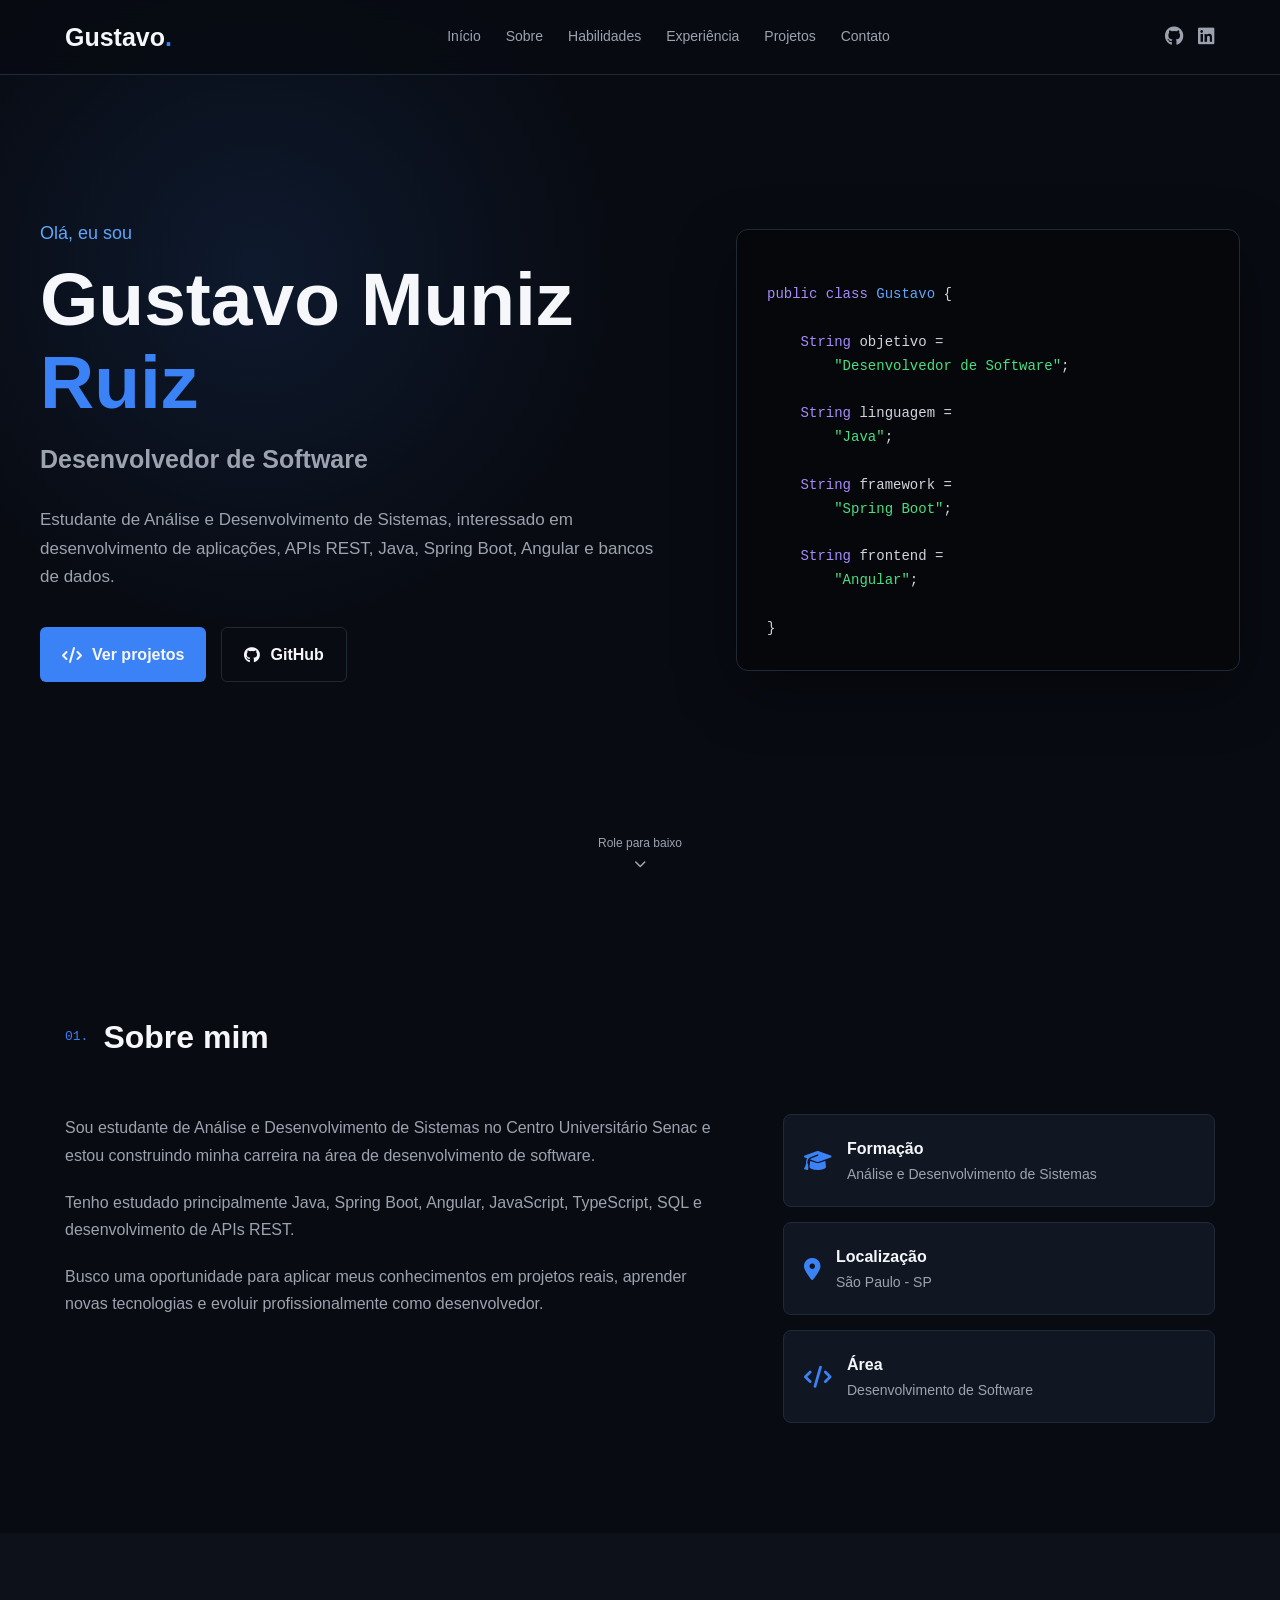
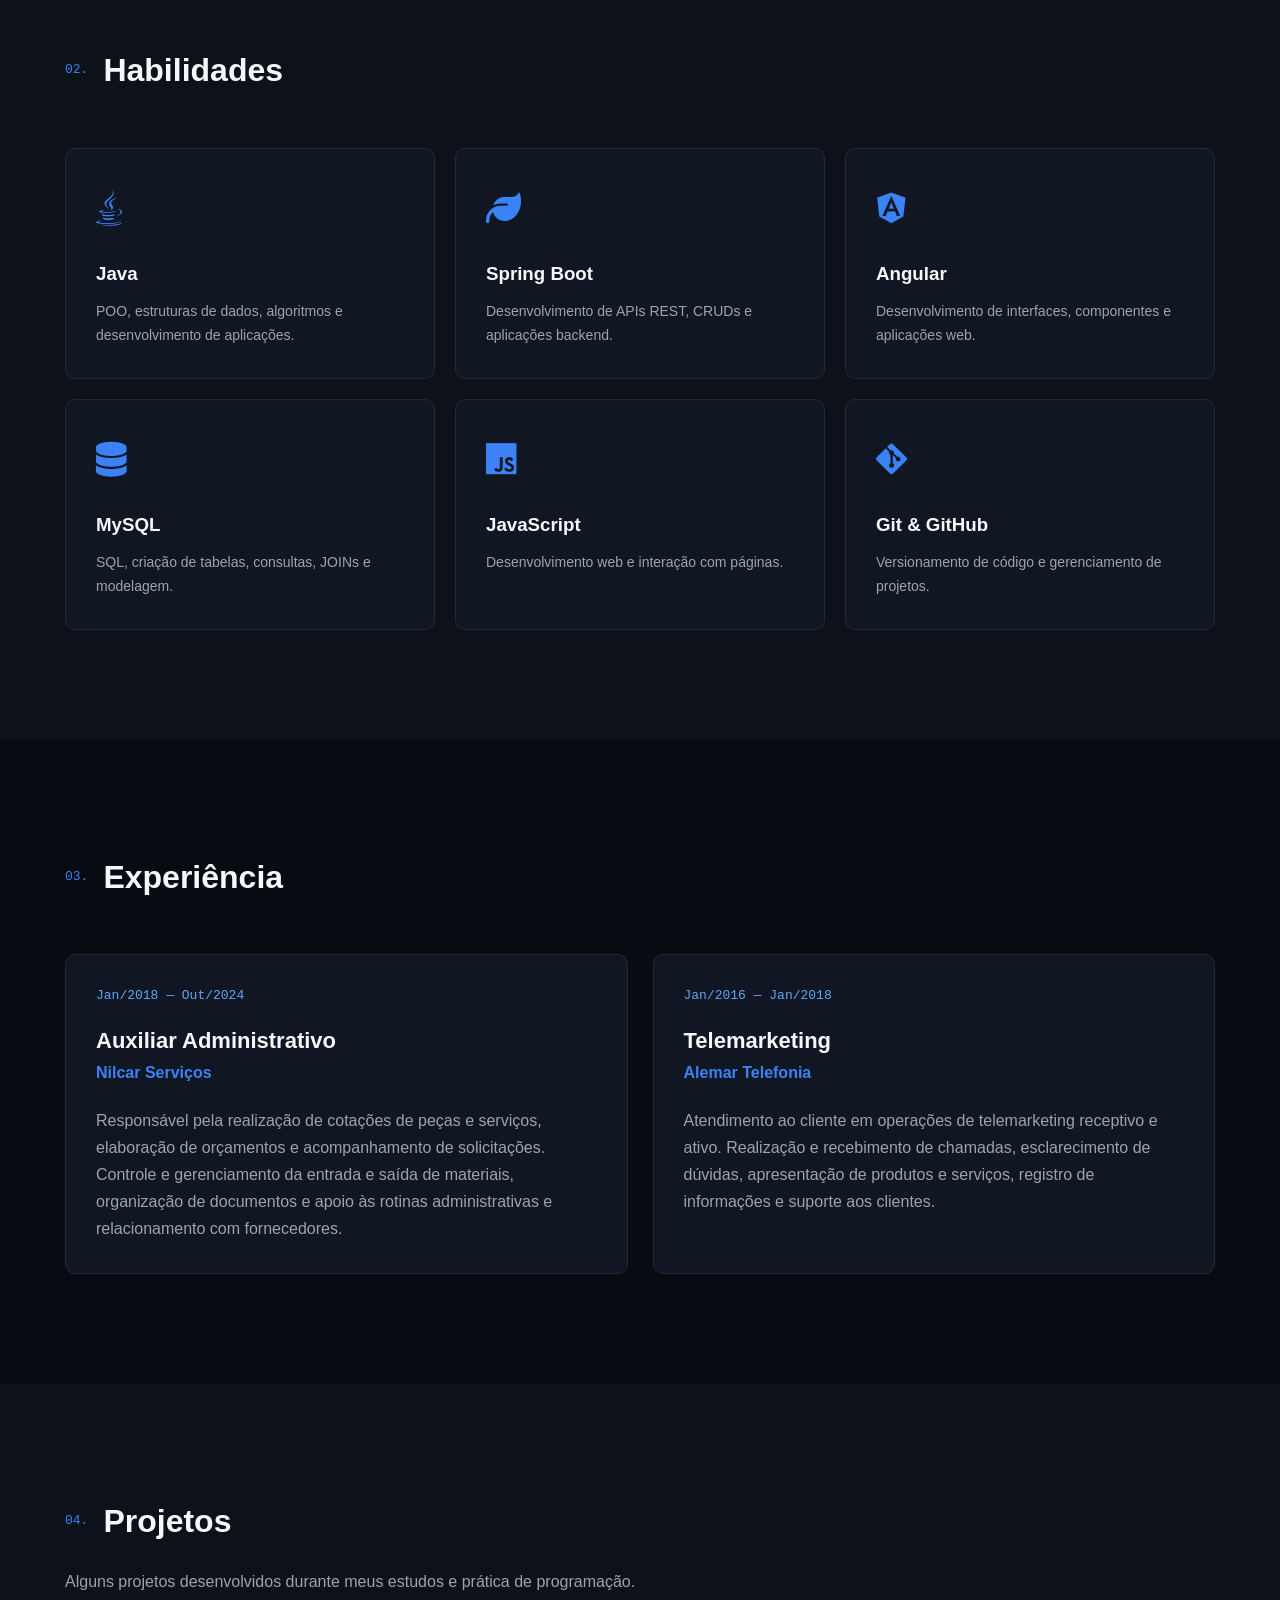
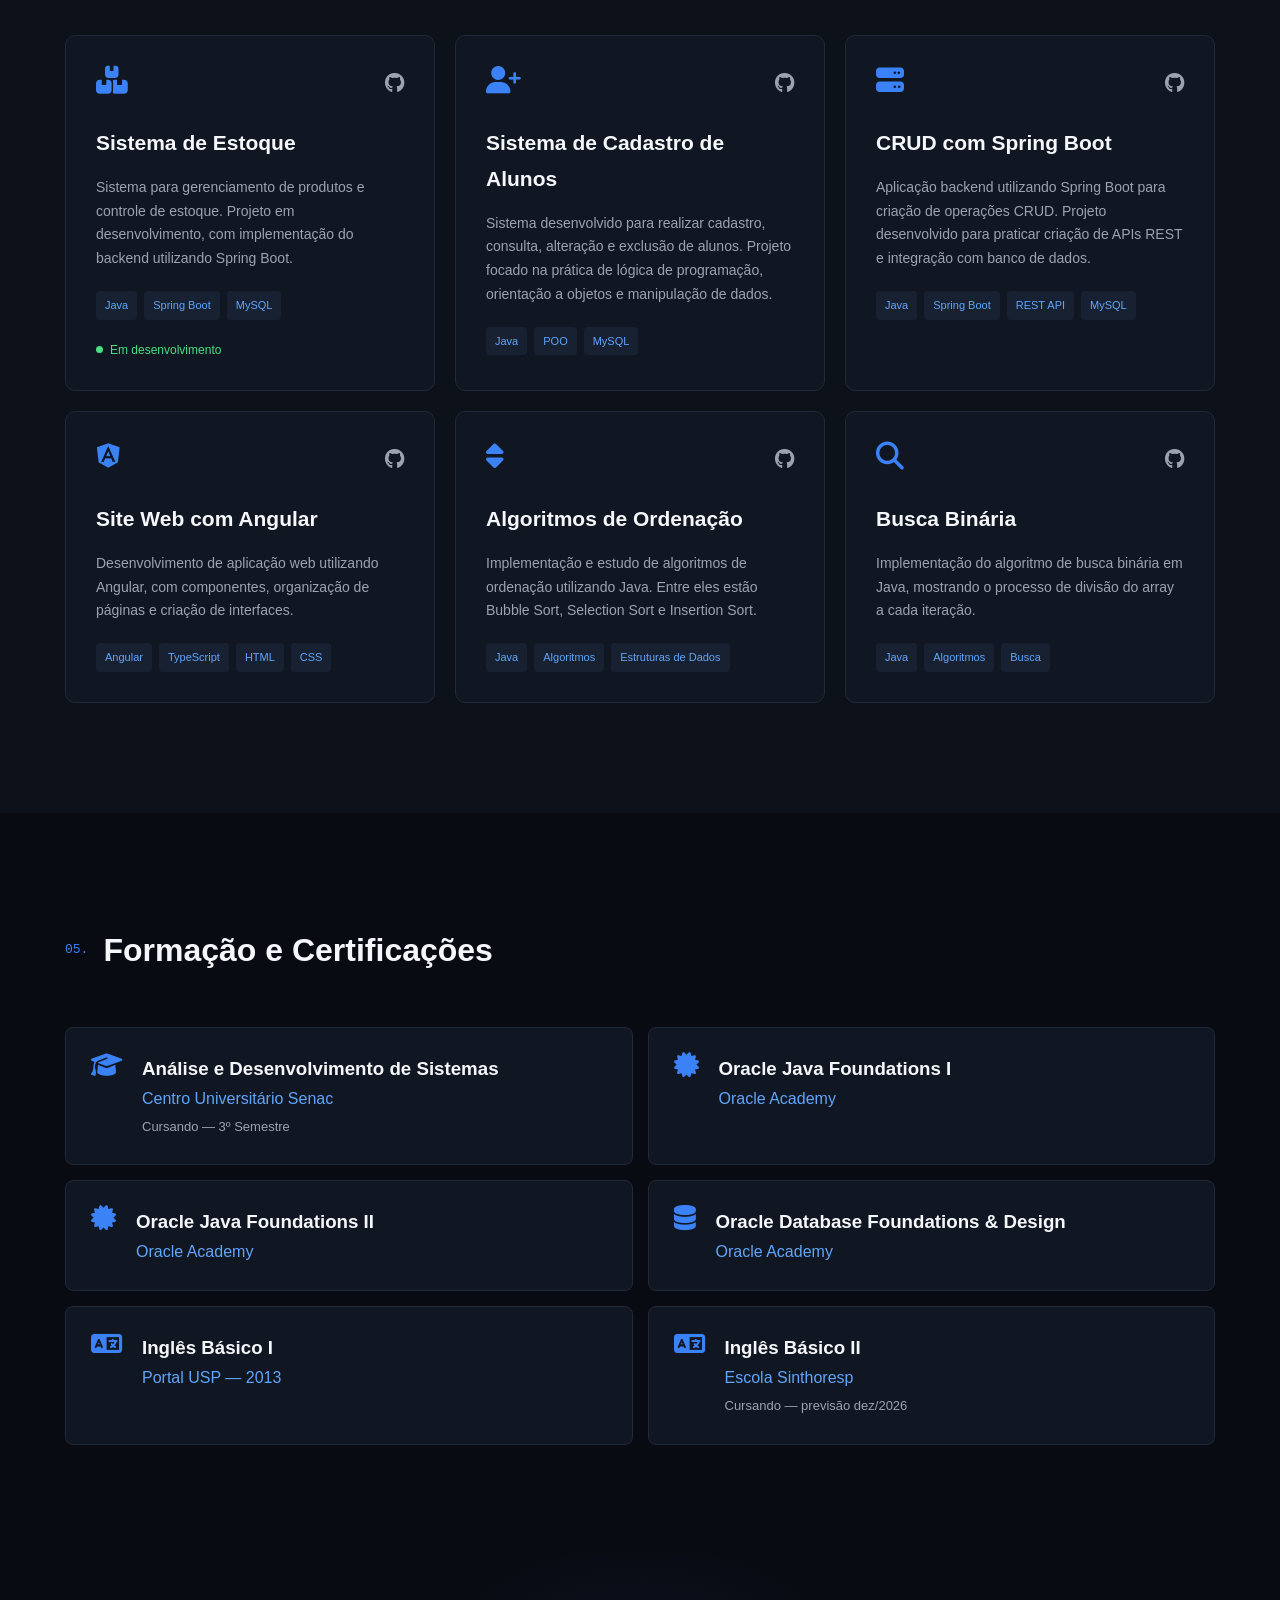
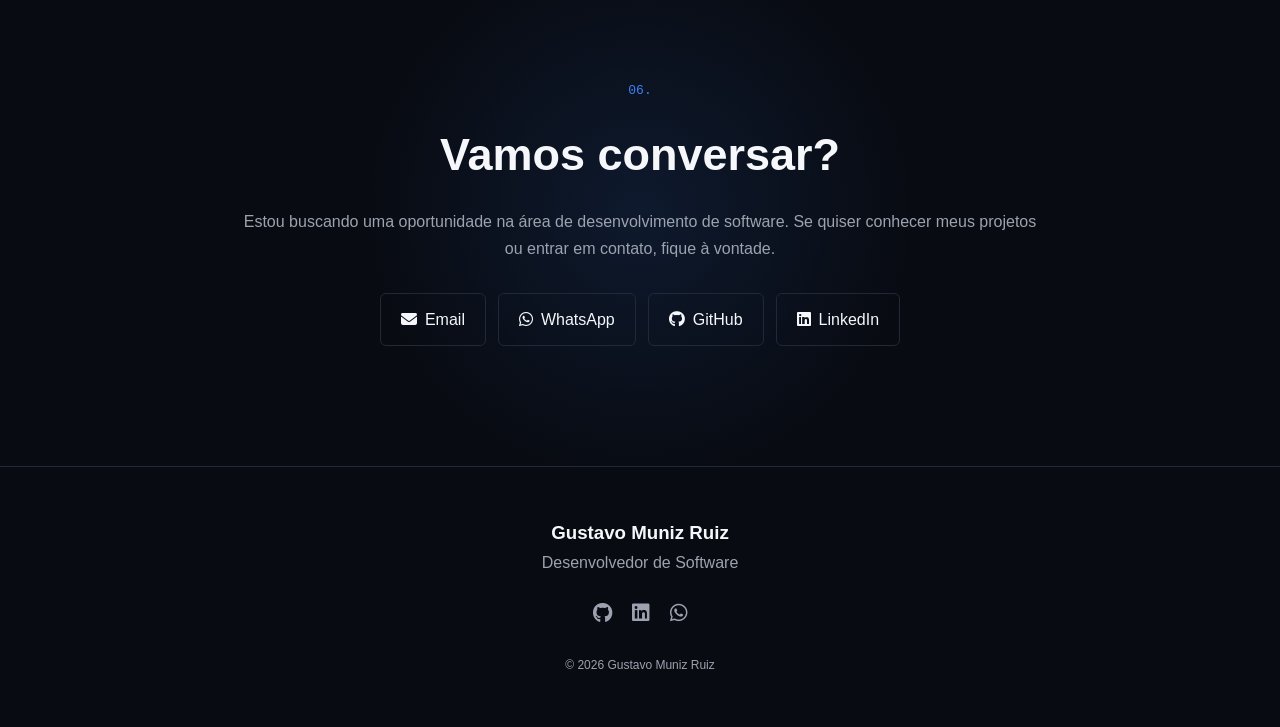
==== curriculo/index.html @ fe033d40 "Rename index.html.html to index.html" ====
<!DOCTYPE html>
<html lang="pt-BR">

<head>

    <meta charset="UTF-8">

    <meta name="viewport"
          content="width=device-width, initial-scale=1.0">

    <title>Gustavo Muniz Ruiz | Desenvolvedor</title>

    <link rel="stylesheet"
          href="style.css">

    <!-- Font Awesome -->
    <link rel="stylesheet"
          href="https://cdnjs.cloudflare.com/ajax/libs/font-awesome/6.5.2/css/all.min.css">

</head>


<body>


<!-- =========================
     NAVEGAÇÃO
========================= -->

<nav class="navbar">

    <div class="nav-container">

        <a href="#inicio" class="logo">
            Gustavo<span>.</span>
        </a>


        <div class="nav-links">

            <a href="#inicio">Início</a>

            <a href="#sobre">Sobre</a>

            <a href="#habilidades">Habilidades</a>

            <a href="#experiencia">Experiência</a>

            <a href="#projetos">Projetos</a>

            <a href="#contato">Contato</a>

        </div>


        <div class="nav-social">

            <a href="https://github.com/gustavomr31"
               target="_blank">

                <i class="fa-brands fa-github"></i>

            </a>


            <a href="https://www.linkedin.com/"
               target="_blank">

                <i class="fa-brands fa-linkedin"></i>

            </a>

        </div>

    </div>

</nav>



<!-- =========================
     INÍCIO
========================= -->

<section id="inicio" class="hero">

    <div class="hero-container">


        <div class="hero-text reveal-left">

            <p class="hello">
                Olá, eu sou
            </p>


            <h1>
                Gustavo Muniz
                <span>Ruiz</span>
            </h1>


            <h2>
                Desenvolvedor de Software
            </h2>


            <p class="hero-description">

                Estudante de Análise e Desenvolvimento de Sistemas,
                interessado em desenvolvimento de aplicações,
                APIs REST, Java, Spring Boot, Angular e bancos
                de dados.

            </p>


            <div class="hero-buttons">

                <a href="#projetos"
                   class="btn primary">

                    <i class="fa-solid fa-code"></i>

                    Ver projetos

                </a>


                <a href="https://github.com/gustavomr31"
                   target="_blank"
                   class="btn secondary">

                    <i class="fa-brands fa-github"></i>

                    GitHub

                </a>

            </div>

        </div>



        <div class="hero-code reveal-right">

<pre><code>
<span class="purple">public class</span> <span class="blue">Gustavo</span> {

    <span class="purple">String</span> objetivo =
        <span class="green">"Desenvolvedor de Software"</span>;

    <span class="purple">String</span> linguagem =
        <span class="green">"Java"</span>;

    <span class="purple">String</span> framework =
        <span class="green">"Spring Boot"</span>;

    <span class="purple">String</span> frontend =
        <span class="green">"Angular"</span>;

}
</code></pre>

        </div>

    </div>


    <div class="scroll-indicator">

        <span>Role para baixo</span>

        <i class="fa-solid fa-chevron-down"></i>

    </div>

</section>



<!-- =========================
     SOBRE
========================= -->

<section id="sobre" class="section">


    <div class="section-header reveal">

        <span>01.</span>

        <h2>Sobre mim</h2>

    </div>


    <div class="about-grid">


        <div class="about-text reveal-left">

            <p>

                Sou estudante de Análise e Desenvolvimento de
                Sistemas no Centro Universitário Senac e estou
                construindo minha carreira na área de desenvolvimento
                de software.

            </p>


            <p>

                Tenho estudado principalmente Java, Spring Boot,
                Angular, JavaScript, TypeScript, SQL e desenvolvimento
                de APIs REST.

            </p>


            <p>

                Busco uma oportunidade para aplicar meus conhecimentos
                em projetos reais, aprender novas tecnologias e evoluir
                profissionalmente como desenvolvedor.

            </p>

        </div>



        <div class="about-info reveal-right">

            <div class="info-card">

                <i class="fa-solid fa-graduation-cap"></i>

                <div>

                    <strong>Formação</strong>

                    <span>
                        Análise e Desenvolvimento de Sistemas
                    </span>

                </div>

            </div>


            <div class="info-card">

                <i class="fa-solid fa-location-dot"></i>

                <div>

                    <strong>Localização</strong>

                    <span>
                        São Paulo - SP
                    </span>

                </div>

            </div>


            <div class="info-card">

                <i class="fa-solid fa-code"></i>

                <div>

                    <strong>Área</strong>

                    <span>
                        Desenvolvimento de Software
                    </span>

                </div>

            </div>


        </div>

    </div>

</section>



<!-- =========================
     HABILIDADES
========================= -->

<section id="habilidades" class="section dark-section">


    <div class="section-header reveal">

        <span>02.</span>

        <h2>Habilidades</h2>

    </div>


    <div class="skills-container">


        <div class="skill-card reveal">

            <div class="skill-icon">

                <i class="fa-brands fa-java"></i>

            </div>

            <h3>Java</h3>

            <p>
                POO, estruturas de dados,
                algoritmos e desenvolvimento
                de aplicações.
            </p>

        </div>



        <div class="skill-card reveal">

            <div class="skill-icon">

                <i class="fa-solid fa-leaf"></i>

            </div>

            <h3>Spring Boot</h3>

            <p>
                Desenvolvimento de APIs REST,
                CRUDs e aplicações backend.
            </p>

        </div>



        <div class="skill-card reveal">

            <div class="skill-icon">

                <i class="fa-brands fa-angular"></i>

            </div>

            <h3>Angular</h3>

            <p>
                Desenvolvimento de interfaces,
                componentes e aplicações web.
            </p>

        </div>



        <div class="skill-card reveal">

            <div class="skill-icon">

                <i class="fa-solid fa-database"></i>

            </div>

            <h3>MySQL</h3>

            <p>
                SQL, criação de tabelas,
                consultas, JOINs e modelagem.
            </p>

        </div>



        <div class="skill-card reveal">

            <div class="skill-icon">

                <i class="fa-brands fa-js"></i>

            </div>

            <h3>JavaScript</h3>

            <p>
                Desenvolvimento web e
                interação com páginas.
            </p>

        </div>



        <div class="skill-card reveal">

            <div class="skill-icon">

                <i class="fa-brands fa-git-alt"></i>

            </div>

            <h3>Git & GitHub</h3>

            <p>
                Versionamento de código e
                gerenciamento de projetos.
            </p>

        </div>

    </div>

</section>



<!-- =========================
     EXPERIÊNCIA
========================= -->

<section id="experiencia" class="section">


    <div class="section-header reveal">

        <span>03.</span>

        <h2>Experiência</h2>

    </div>


    <div class="experience-container">


        <div class="experience-card reveal-left">

            <div class="experience-date">

                Jan/2018 — Out/2024

            </div>


            <h3>
                Auxiliar Administrativo
            </h3>


            <h4>
                Nilcar Serviços
            </h4>


            <p>

                Responsável pela realização de cotações de peças
                e serviços, elaboração de orçamentos e acompanhamento
                de solicitações.

                Controle e gerenciamento da entrada e saída de
                materiais, organização de documentos e apoio às
                rotinas administrativas e relacionamento com
                fornecedores.

            </p>

        </div>



        <div class="experience-card reveal-right">

            <div class="experience-date">

                Jan/2016 — Jan/2018

            </div>


            <h3>
                Telemarketing
            </h3>


            <h4>
                Alemar Telefonia
            </h4>


            <p>

                Atendimento ao cliente em operações de telemarketing
                receptivo e ativo.

                Realização e recebimento de chamadas, esclarecimento
                de dúvidas, apresentação de produtos e serviços,
                registro de informações e suporte aos clientes.

            </p>

        </div>

    </div>

</section>



<!-- =========================
     PROJETOS
========================= -->

<section id="projetos" class="section dark-section">


    <div class="section-header reveal">

        <span>04.</span>

        <h2>Projetos</h2>

    </div>


    <p class="section-description reveal">

        Alguns projetos desenvolvidos durante meus estudos e
        prática de programação.

    </p>


    <div class="projects-grid">


        <!-- PROJETO 1 -->

        <article class="project-card reveal">

            <div class="project-top">

                <i class="fa-solid fa-boxes-stacked"></i>


                <a href="https://github.com/gustavomr31"
                   target="_blank">

                    <i class="fa-brands fa-github"></i>

                </a>

            </div>


            <h3>
                Sistema de Estoque
            </h3>


            <p>

                Sistema para gerenciamento de produtos e controle
                de estoque.

                Projeto em desenvolvimento, com implementação
                do backend utilizando Spring Boot.

            </p>


            <div class="project-tech">

                <span>Java</span>

                <span>Spring Boot</span>

                <span>MySQL</span>

            </div>


            <div class="project-status">

                <span></span>

                Em desenvolvimento

            </div>

        </article>



        <!-- PROJETO 2 -->

        <article class="project-card reveal">

            <div class="project-top">

                <i class="fa-solid fa-user-plus"></i>


                <a href="https://github.com/gustavomr31"
                   target="_blank">

                    <i class="fa-brands fa-github"></i>

                </a>

            </div>


            <h3>
                Sistema de Cadastro de Alunos
            </h3>


            <p>

                Sistema desenvolvido para realizar cadastro,
                consulta, alteração e exclusão de alunos.

                Projeto focado na prática de lógica de programação,
                orientação a objetos e manipulação de dados.

            </p>


            <div class="project-tech">

                <span>Java</span>

                <span>POO</span>

                <span>MySQL</span>

            </div>

        </article>



        <!-- PROJETO 3 -->

        <article class="project-card reveal">

            <div class="project-top">

                <i class="fa-solid fa-server"></i>


                <a href="https://github.com/gustavomr31"
                   target="_blank">

                    <i class="fa-brands fa-github"></i>

                </a>

            </div>


            <h3>
                CRUD com Spring Boot
            </h3>


            <p>

                Aplicação backend utilizando Spring Boot para
                criação de operações CRUD.

                Projeto desenvolvido para praticar criação de
                APIs REST e integração com banco de dados.

            </p>


            <div class="project-tech">

                <span>Java</span>

                <span>Spring Boot</span>

                <span>REST API</span>

                <span>MySQL</span>

            </div>

        </article>



        <!-- PROJETO 4 -->

        <article class="project-card reveal">

            <div class="project-top">

                <i class="fa-brands fa-angular"></i>


                <a href="https://github.com/gustavomr31"
                   target="_blank">

                    <i class="fa-brands fa-github"></i>

                </a>

            </div>


            <h3>
                Site Web com Angular
            </h3>


            <p>

                Desenvolvimento de aplicação web utilizando Angular,
                com componentes, organização de páginas e criação
                de interfaces.

            </p>


            <div class="project-tech">

                <span>Angular</span>

                <span>TypeScript</span>

                <span>HTML</span>

                <span>CSS</span>

            </div>

        </article>



        <!-- PROJETO 5 -->

        <article class="project-card reveal">

            <div class="project-top">

                <i class="fa-solid fa-sort"></i>


                <a href="https://github.com/gustavomr31"
                   target="_blank">

                    <i class="fa-brands fa-github"></i>

                </a>

            </div>


            <h3>
                Algoritmos de Ordenação
            </h3>


            <p>

                Implementação e estudo de algoritmos de ordenação
                utilizando Java.

                Entre eles estão Bubble Sort, Selection Sort
                e Insertion Sort.

            </p>


            <div class="project-tech">

                <span>Java</span>

                <span>Algoritmos</span>

                <span>Estruturas de Dados</span>

            </div>

        </article>



        <!-- PROJETO 6 -->

        <article class="project-card reveal">

            <div class="project-top">

                <i class="fa-solid fa-magnifying-glass"></i>


                <a href="https://github.com/gustavomr31"
                   target="_blank">

                    <i class="fa-brands fa-github"></i>

                </a>

            </div>


            <h3>
                Busca Binária
            </h3>


            <p>

                Implementação do algoritmo de busca binária em Java,
                mostrando o processo de divisão do array a cada
                iteração.

            </p>


            <div class="project-tech">

                <span>Java</span>

                <span>Algoritmos</span>

                <span>Busca</span>

            </div>

        </article>

    </div>

</section>



<!-- =========================
     FORMAÇÃO
========================= -->

<section class="section">


    <div class="section-header reveal">

        <span>05.</span>

        <h2>Formação e Certificações</h2>

    </div>


    <div class="education">


        <div class="education-card reveal">

            <i class="fa-solid fa-graduation-cap"></i>

            <div>

                <h3>
                    Análise e Desenvolvimento de Sistemas
                </h3>

                <p>
                    Centro Universitário Senac
                </p>

                <span>
                    Cursando — 3º Semestre
                </span>

            </div>

        </div>


        <div class="education-card reveal">

            <i class="fa-solid fa-certificate"></i>

            <div>

                <h3>
                    Oracle Java Foundations I
                </h3>

                <p>
                    Oracle Academy
                </p>

            </div>

        </div>


        <div class="education-card reveal">

            <i class="fa-solid fa-certificate"></i>

            <div>

                <h3>
                    Oracle Java Foundations II
                </h3>

                <p>
                    Oracle Academy
                </p>

            </div>

        </div>


        <div class="education-card reveal">

            <i class="fa-solid fa-database"></i>

            <div>

                <h3>
                    Oracle Database Foundations & Design
                </h3>

                <p>
                    Oracle Academy
                </p>

            </div>

        </div>


        <div class="education-card reveal">

            <i class="fa-solid fa-language"></i>

            <div>

                <h3>
                    Inglês Básico I
                </h3>

                <p>
                    Portal USP — 2013
                </p>

            </div>

        </div>


        <div class="education-card reveal">

            <i class="fa-solid fa-language"></i>

            <div>

                <h3>
                    Inglês Básico II
                </h3>

                <p>
                    Escola Sinthoresp
                </p>

                <span>
                    Cursando — previsão dez/2026
                </span>

            </div>

        </div>

    </div>

</section>



<!-- =========================
     CONTATO
========================= -->

<section id="contato" class="contact-section">


    <div class="contact-content reveal">

        <span class="contact-number">
            06.
        </span>


        <h2>
            Vamos conversar?
        </h2>


        <p>

            Estou buscando uma oportunidade na área de
            desenvolvimento de software.

            Se quiser conhecer meus projetos ou entrar em contato,
            fique à vontade.

        </p>


        <div class="contact-buttons">


            <a href="mailto:gustavomunizruiz@hotmail.com"
               class="contact-button">

                <i class="fa-solid fa-envelope"></i>

                Email

            </a>


            <a href="https://wa.me/5511947838716"
               target="_blank"
               class="contact-button">

                <i class="fa-brands fa-whatsapp"></i>

                WhatsApp

            </a>


            <a href="https://github.com/gustavomr31"
               target="_blank"
               class="contact-button">

                <i class="fa-brands fa-github"></i>

                GitHub

            </a>


            <a href="https://www.linkedin.com/"
               target="_blank"
               class="contact-button">

                <i class="fa-brands fa-linkedin"></i>

                LinkedIn

            </a>

        </div>

    </div>

</section>



<!-- =========================
     FOOTER
========================= -->

<footer>

    <h3>
        Gustavo Muniz Ruiz
    </h3>

    <p>
        Desenvolvedor de Software
    </p>


    <div class="footer-social">

        <a href="https://github.com/gustavomr31"
           target="_blank">

            <i class="fa-brands fa-github"></i>

        </a>


        <a href="https://www.linkedin.com/"
           target="_blank">

            <i class="fa-brands fa-linkedin"></i>

        </a>


        <a href="https://wa.me/5511947838716"
           target="_blank">

            <i class="fa-brands fa-whatsapp"></i>

        </a>

    </div>


    <span>
        © 2026 Gustavo Muniz Ruiz
    </span>

</footer>



<!-- BOTÃO VOLTAR AO TOPO -->

<button id="topButton">

    <i class="fa-solid fa-arrow-up"></i>

</button>


<script src="script.js"></script>
</body>

</html>
---- curriculo/style.css ----
* {
    margin: 0;
    padding: 0;
    box-sizing: border-box;
}


html {
    scroll-behavior: smooth;
}


:root {

    --background: #080b12;

    --background-2: #0d111a;

    --card: #111722;

    --card-hover: #151d2a;

    --text: #f5f7fa;

    --text-secondary: #9ca3af;

    --primary: #3b82f6;

    --primary-light: #60a5fa;

    --border: #202938;

    --purple: #a78bfa;

}


body {

    font-family:
        Arial,
        Helvetica,
        sans-serif;

    background: var(--background);

    color: var(--text);

    line-height: 1.7;

    overflow-x: hidden;

}


a {
    color: inherit;
    text-decoration: none;
}


/* =========================
   NAVBAR
========================= */

.navbar {

    position: fixed;

    top: 0;

    width: 100%;

    height: 75px;

    background: rgba(8, 11, 18, 0.85);

    backdrop-filter: blur(12px);

    border-bottom: 1px solid var(--border);

    z-index: 1000;

}


.nav-container {

    max-width: 1200px;

    height: 100%;

    margin: auto;

    padding: 0 25px;

    display: flex;

    align-items: center;

    justify-content: space-between;

}


.logo {

    font-size: 25px;

    font-weight: bold;

}


.logo span {

    color: var(--primary);

}


.nav-links {

    display: flex;

    gap: 25px;

}


.nav-links a {

    color: var(--text-secondary);

    font-size: 14px;

    transition: .3s;

}


.nav-links a:hover {

    color: var(--primary-light);

}


.nav-social {

    display: flex;

    gap: 15px;

}


.nav-social a {

    color: var(--text-secondary);

    font-size: 19px;

    transition: .3s;

}


.nav-social a:hover {

    color: var(--primary-light);

    transform: translateY(-3px);

}


/* =========================
   HERO
========================= */

.hero {

    min-height: 100vh;

    display: flex;

    align-items: center;

    position: relative;

    padding: 100px 20px;

    background:

        radial-gradient(
            circle at 20% 30%,
            rgba(59, 130, 246, .12),
            transparent 30%
        );

}


.hero-container {

    width: 100%;

    max-width: 1200px;

    margin: auto;

    display: grid;

    grid-template-columns: 1.1fr .9fr;

    gap: 80px;

    align-items: center;

}


.hello {

    color: var(--primary-light);

    font-size: 18px;

    margin-bottom: 10px;

}


.hero h1 {

    font-size: clamp(45px, 7vw, 75px);

    line-height: 1.1;

}


.hero h1 span {

    color: var(--primary);

}


.hero h2 {

    margin-top: 15px;

    font-size: 25px;

    color: var(--text-secondary);

}


.hero-description {

    margin-top: 25px;

    max-width: 650px;

    color: var(--text-secondary);

    font-size: 17px;

}


.hero-buttons {

    margin-top: 35px;

    display: flex;

    gap: 15px;

}


.btn {

    padding: 13px 22px;

    border-radius: 6px;

    display: flex;

    align-items: center;

    gap: 10px;

    font-weight: bold;

    transition: .3s;

}


.btn.primary {

    background: var(--primary);

}


.btn.primary:hover {

    background: var(--primary-light);

    transform: translateY(-4px);

}


.btn.secondary {

    border: 1px solid var(--border);

}


.btn.secondary:hover {

    border-color: var(--primary);

    color: var(--primary-light);

    transform: translateY(-4px);

}


/* =========================
   CÓDIGO
========================= */

.hero-code {

    background: #05070b;

    border: 1px solid var(--border);

    border-radius: 12px;

    padding: 30px;

    box-shadow:
        0 20px 60px rgba(0,0,0,.4);

    transform:
        perspective(1000px)
        rotateY(-5deg);

    transition: .5s;

}


.hero-code:hover {

    transform:
        perspective(1000px)
        rotateY(0deg)
        translateY(-8px);

}


.hero-code pre {

    overflow-x: auto;

}


.hero-code code {

    color: #d1d5db;

    font-family: Consolas, monospace;

    font-size: 14px;

}


.purple {
    color: var(--purple);
}


.blue {
    color: #60a5fa;
}


.green {
    color: #4ade80;
}


/* =========================
   SCROLL
========================= */

.scroll-indicator {

    position: absolute;

    bottom: 30px;

    left: 50%;

    transform: translateX(-50%);

    display: flex;

    flex-direction: column;

    align-items: center;

    gap: 5px;

    color: var(--text-secondary);

    font-size: 12px;

}


.scroll-indicator i {

    animation: bounce 1.5s infinite;

}


@keyframes bounce {

    0%,100% {
        transform: translateY(0);
    }

    50% {
        transform: translateY(7px);
    }

}


/* =========================
   SEÇÕES
========================= */

.section {

    max-width: 1200px;

    margin: auto;

    padding: 110px 25px;

}


.dark-section {

    max-width: none;

    padding-left: max(25px, calc((100% - 1150px) / 2));

    padding-right: max(25px, calc((100% - 1150px) / 2));

    background: var(--background-2);

}


.section-header {

    display: flex;

    align-items: center;

    gap: 15px;

    margin-bottom: 50px;

}


.section-header span {

    color: var(--primary);

    font-family: monospace;

}


.section-header h2 {

    font-size: 32px;

}


.section-description {

    color: var(--text-secondary);

    margin-top: -30px;

    margin-bottom: 40px;

}


/* =========================
   ANIMAÇÕES DE SCROLL
========================= */

.reveal {

    opacity: 0;

    transform: translateY(50px);

    transition:
        opacity .8s ease,
        transform .8s ease;

}


.reveal-left {

    opacity: 0;

    transform: translateX(-60px);

    transition:
        opacity .8s ease,
        transform .8s ease;

}


.reveal-right {

    opacity: 0;

    transform: translateX(60px);

    transition:
        opacity .8s ease,
        transform .8s ease;

}


.reveal.active,
.reveal-left.active,
.reveal-right.active {

    opacity: 1;

    transform: translate(0);

}


/* =========================
   SOBRE
========================= */

.about-grid {

    display: grid;

    grid-template-columns: 1.2fr .8fr;

    gap: 70px;

}


.about-text p {

    color: var(--text-secondary);

    margin-bottom: 20px;

}


.about-info {

    display: flex;

    flex-direction: column;

    gap: 15px;

}


.info-card {

    background: var(--card);

    border: 1px solid var(--border);

    padding: 20px;

    display: flex;

    align-items: center;

    gap: 15px;

    border-radius: 8px;

    transition: .3s;

}


.info-card:hover {

    border-color: var(--primary);

    transform: translateX(8px);

}


.info-card > i {

    color: var(--primary);

    font-size: 22px;

}


.info-card strong,
.info-card span {

    display: block;

}


.info-card span {

    color: var(--text-secondary);

    font-size: 14px;

}


/* =========================
   HABILIDADES
========================= */

.skills-container {

    display: grid;

    grid-template-columns:
        repeat(3, 1fr);

    gap: 20px;

}


.skill-card {

    padding: 30px;

    border: 1px solid var(--border);

    background: var(--card);

    border-radius: 10px;

    transition: .4s;

}


.skill-card:hover {

    transform:
        translateY(-8px);

    border-color: var(--primary);

    background: var(--card-hover);

}


.skill-icon {

    font-size: 35px;

    color: var(--primary);

    margin-bottom: 20px;

}


.skill-card h3 {

    margin-bottom: 10px;

}


.skill-card p {

    color: var(--text-secondary);

    font-size: 14px;

}


/* =========================
   EXPERIÊNCIA
========================= */

.experience-container {

    display: grid;

    grid-template-columns: 1fr 1fr;

    gap: 25px;

}


.experience-card {

    padding: 30px;

    background: var(--card);

    border: 1px solid var(--border);

    border-radius: 10px;

    transition: .3s;

}


.experience-card:hover {

    transform: translateY(-6px);

    border-color: var(--primary);

}


.experience-date {

    color: var(--primary-light);

    font-family: monospace;

    margin-bottom: 15px;

}


.experience-card h3 {

    font-size: 22px;

}


.experience-card h4 {

    color: var(--primary);

    margin-bottom: 20px;

}


.experience-card p {

    color: var(--text-secondary);

}


/* =========================
   PROJETOS
========================= */

.projects-grid {

    display: grid;

    grid-template-columns:
        repeat(3, 1fr);

    gap: 20px;

}


.project-card {

    padding: 30px;

    background: var(--card);

    border: 1px solid var(--border);

    border-radius: 10px;

    transition:
        transform .4s,
        border-color .4s,
        background .4s;

}


.project-card:hover {

    transform:
        translateY(-10px);

    border-color: var(--primary);

    background: var(--card-hover);

}


.project-top {

    display: flex;

    justify-content: space-between;

    margin-bottom: 25px;

}


.project-top > i {

    color: var(--primary);

    font-size: 28px;

}


.project-top a {

    font-size: 20px;

    color: var(--text-secondary);

}


.project-top a:hover {

    color: var(--primary-light);

}


.project-card h3 {

    font-size: 21px;

    margin-bottom: 15px;

}


.project-card p {

    color: var(--text-secondary);

    font-size: 14px;

    margin-bottom: 20px;

}


.project-tech {

    display: flex;

    flex-wrap: wrap;

    gap: 7px;

}


.project-tech span {

    background: #182131;

    padding: 5px 9px;

    border-radius: 4px;

    font-size: 11px;

    color: var(--primary-light);

}


.project-status {

    display: flex;

    align-items: center;

    gap: 7px;

    margin-top: 20px;

    font-size: 12px;

    color: #4ade80;

}


.project-status span {

    width: 7px;

    height: 7px;

    background: #4ade80;

    border-radius: 50%;

}


/* =========================
   EDUCAÇÃO
========================= */

.education {

    display: grid;

    grid-template-columns: 1fr 1fr;

    gap: 15px;

}


.education-card {

    display: flex;

    gap: 20px;

    padding: 25px;

    border: 1px solid var(--border);

    background: var(--card);

    border-radius: 8px;

    transition: .3s;

}


.education-card:hover {

    border-color: var(--primary);

    transform: translateX(5px);

}


.education-card > i {

    color: var(--primary);

    font-size: 25px;

}


.education-card p {

    color: var(--primary-light);

}


.education-card span {

    color: var(--text-secondary);

    font-size: 13px;

}


/* =========================
   CONTATO
========================= */

.contact-section {

    padding: 120px 25px;

    text-align: center;

    background:

        radial-gradient(
            circle at center,
            rgba(59,130,246,.12),
            transparent 40%
        );

}


.contact-content {

    max-width: 800px;

    margin: auto;

}


.contact-number {

    color: var(--primary);

    font-family: monospace;

}


.contact-content h2 {

    font-size: 45px;

    margin: 15px 0;

}


.contact-content p {

    color: var(--text-secondary);

    margin-bottom: 30px;

}


.contact-buttons {

    display: flex;

    justify-content: center;

    flex-wrap: wrap;

    gap: 12px;

}


.contact-button {

    padding: 12px 20px;

    border: 1px solid var(--border);

    border-radius: 6px;

    display: flex;

    align-items: center;

    gap: 8px;

    transition: .3s;

}


.contact-button:hover {

    border-color: var(--primary);

    color: var(--primary-light);

    transform: translateY(-4px);

}


/* =========================
   FOOTER
========================= */

footer {

    padding: 50px 20px;

    text-align: center;

    border-top: 1px solid var(--border);

    color: var(--text-secondary);

}


footer h3 {

    color: var(--text);

}


.footer-social {

    display: flex;

    justify-content: center;

    gap: 20px;

    margin: 20px 0;

}


.footer-social a {

    font-size: 20px;

    transition: .3s;

}


.footer-social a:hover {

    color: var(--primary);

    transform: translateY(-4px);

}


footer span {

    font-size: 12px;

}


/* =========================
   VOLTAR AO TOPO
========================= */

#topButton {

    position: fixed;

    right: 25px;

    bottom: 25px;

    width: 45px;

    height: 45px;

    border: none;

    border-radius: 50%;

    background: var(--primary);

    color: white;

    cursor: pointer;

    opacity: 0;

    visibility: hidden;

    transition: .3s;

}


#topButton.show {

    opacity: 1;

    visibility: visible;

}


#topButton:hover {

    transform: translateY(-5px);

    background: var(--primary-light);

}


/* =========================
   RESPONSIVO
========================= */

@media (max-width: 900px) {

    .nav-links {

        display: none;

    }


    .hero-container {

        grid-template-columns: 1fr;

    }


    .hero-code {

        display: none;

    }


    .about-grid {

        grid-template-columns: 1fr;

    }


    .skills-container {

        grid-template-columns: 1fr 1fr;

    }


    .projects-grid {

        grid-template-columns: 1fr 1fr;

    }

}


@media (max-width: 600px) {

    .hero {

        padding-top: 130px;

    }


    .hero h1 {

        font-size: 43px;

    }


    .skills-container,

    .projects-grid,

    .experience-container,

    .education {

        grid-template-columns: 1fr;

    }


    .section {

        padding-top: 80px;

        padding-bottom: 80px;

    }


    .contact-content h2 {

        font-size: 35px;

    }

}
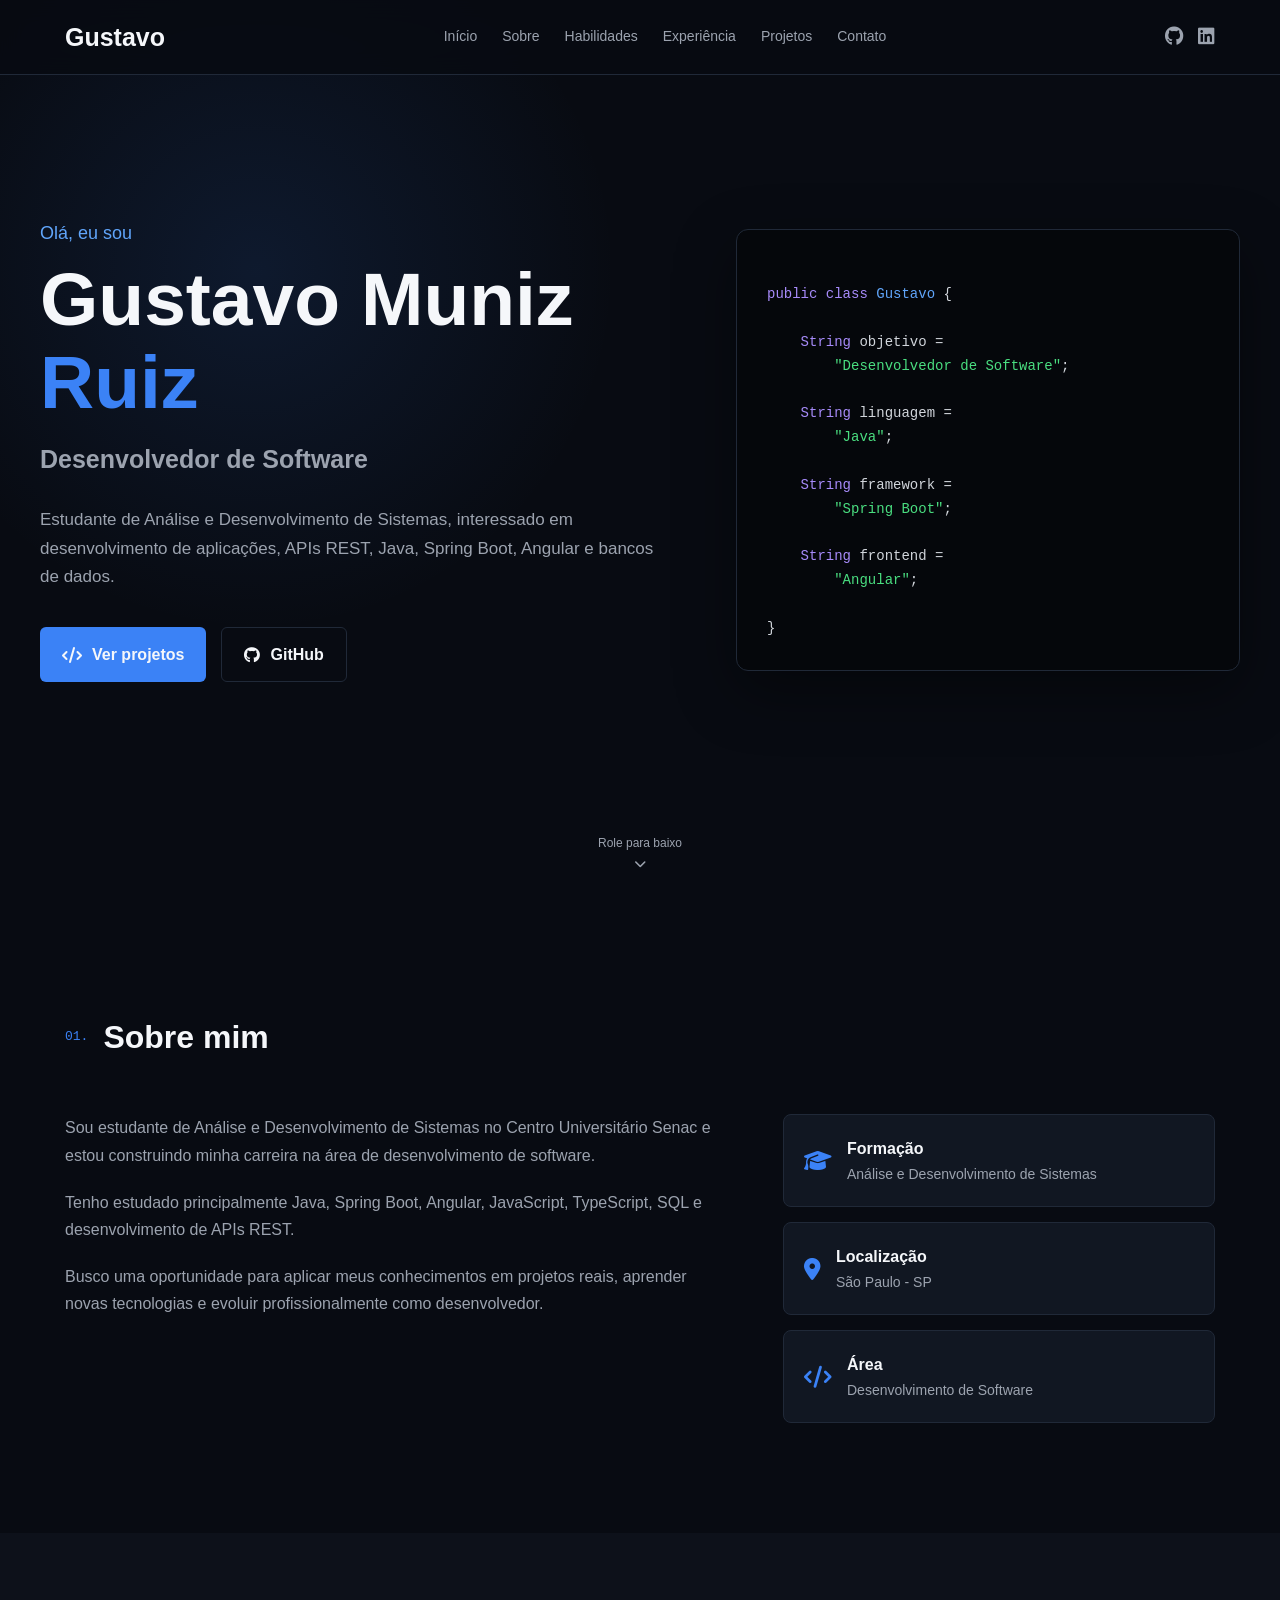
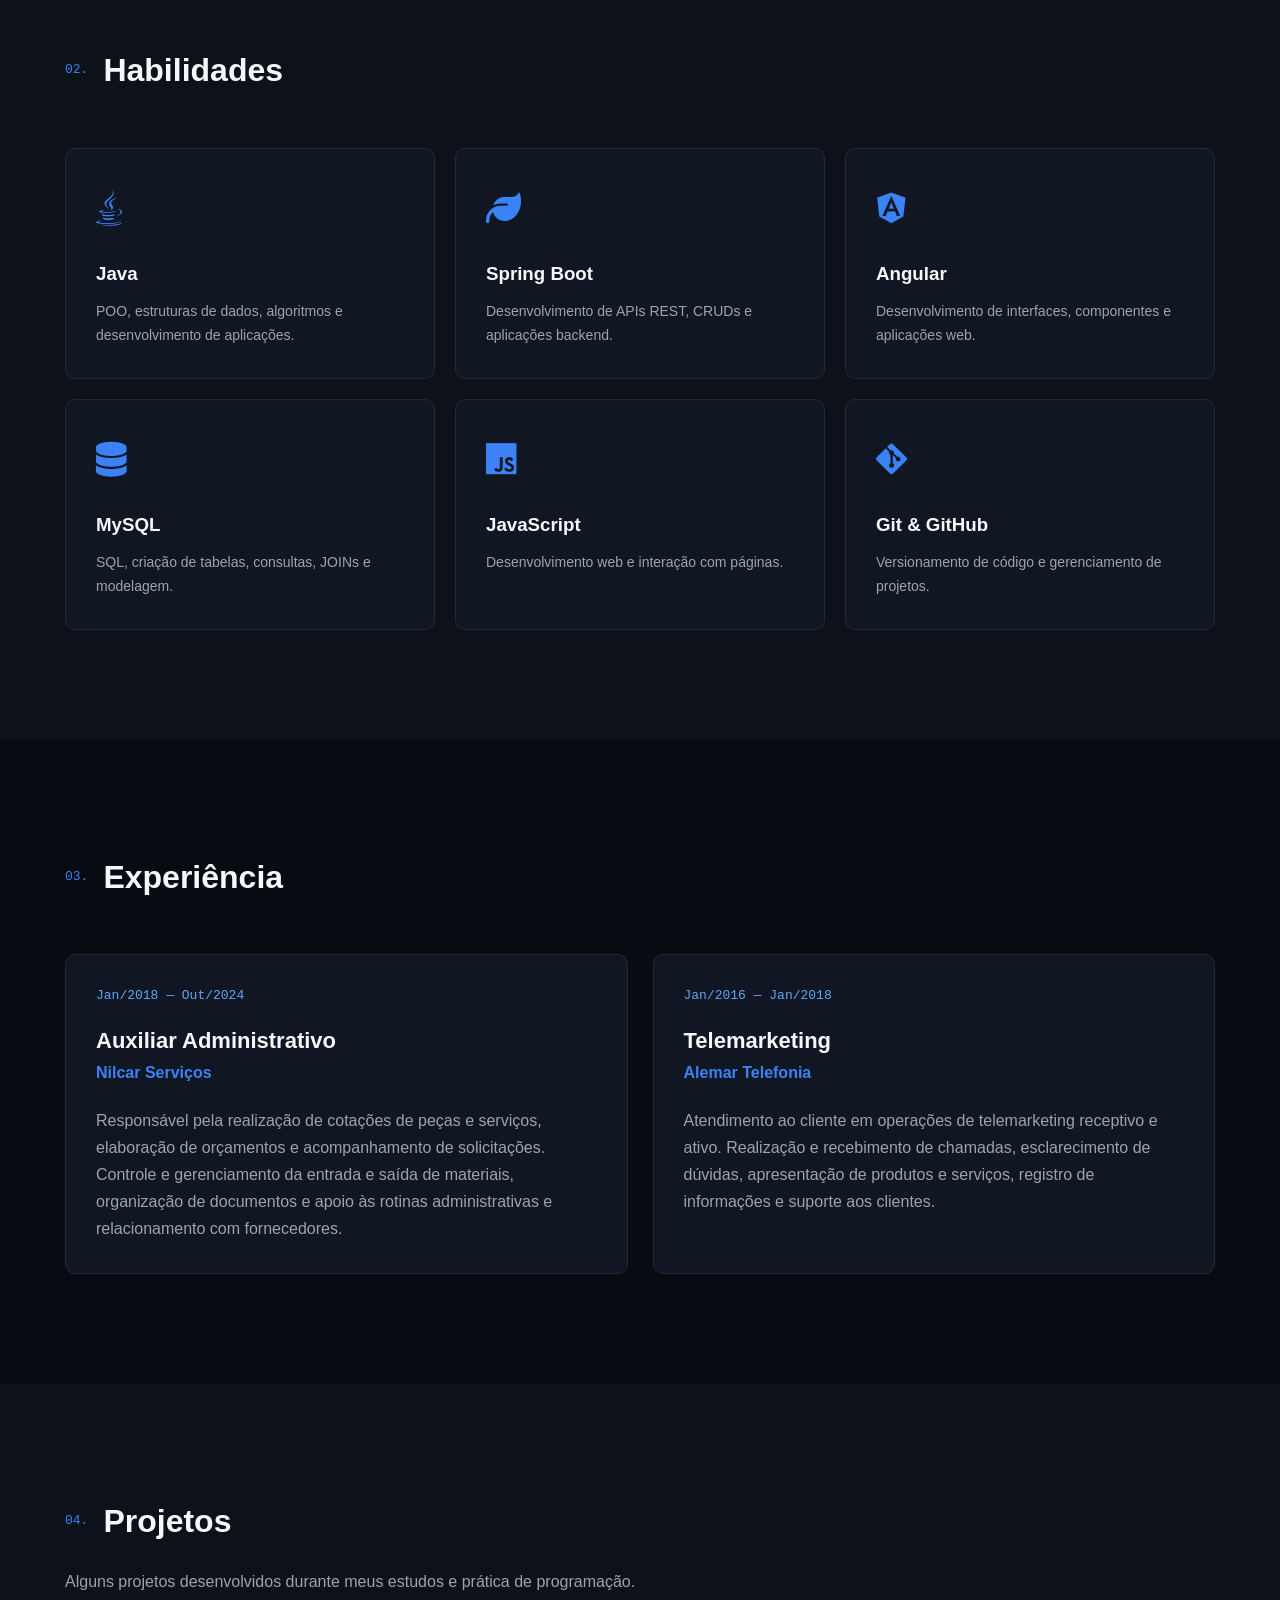
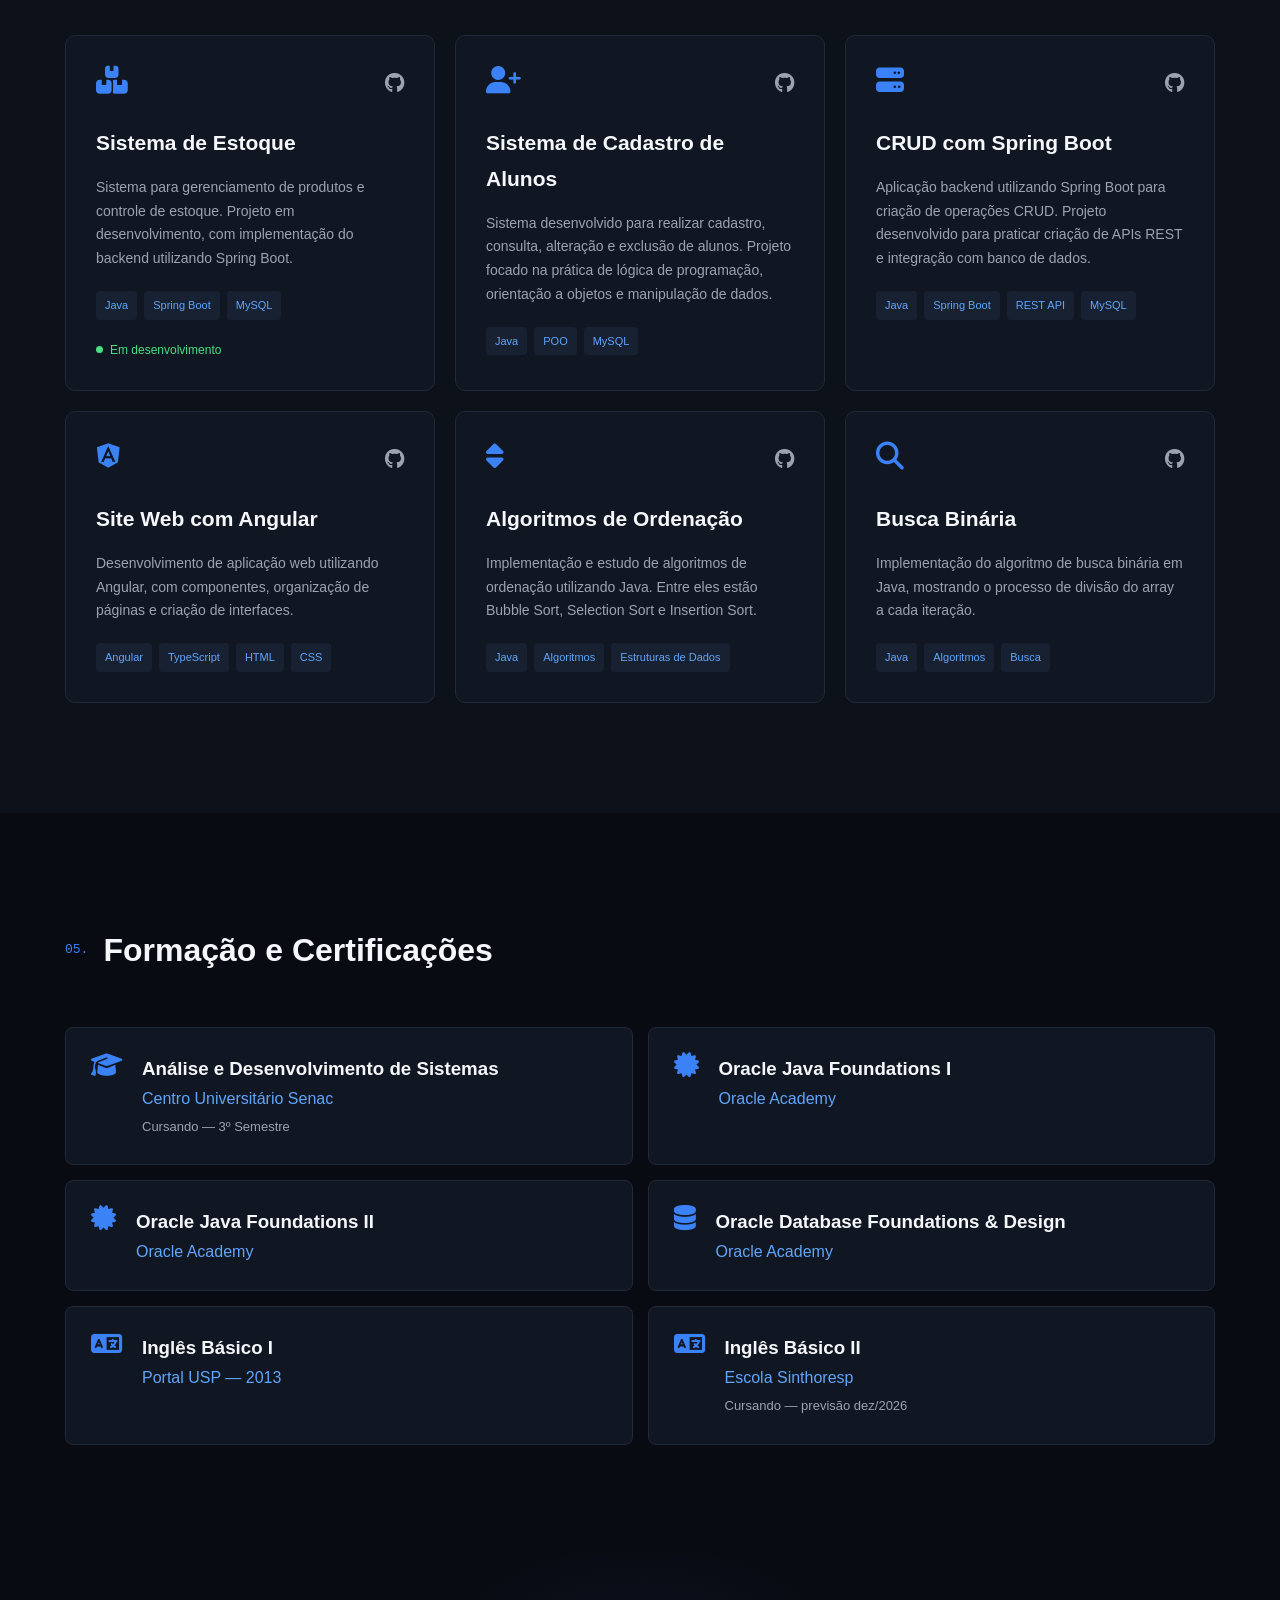
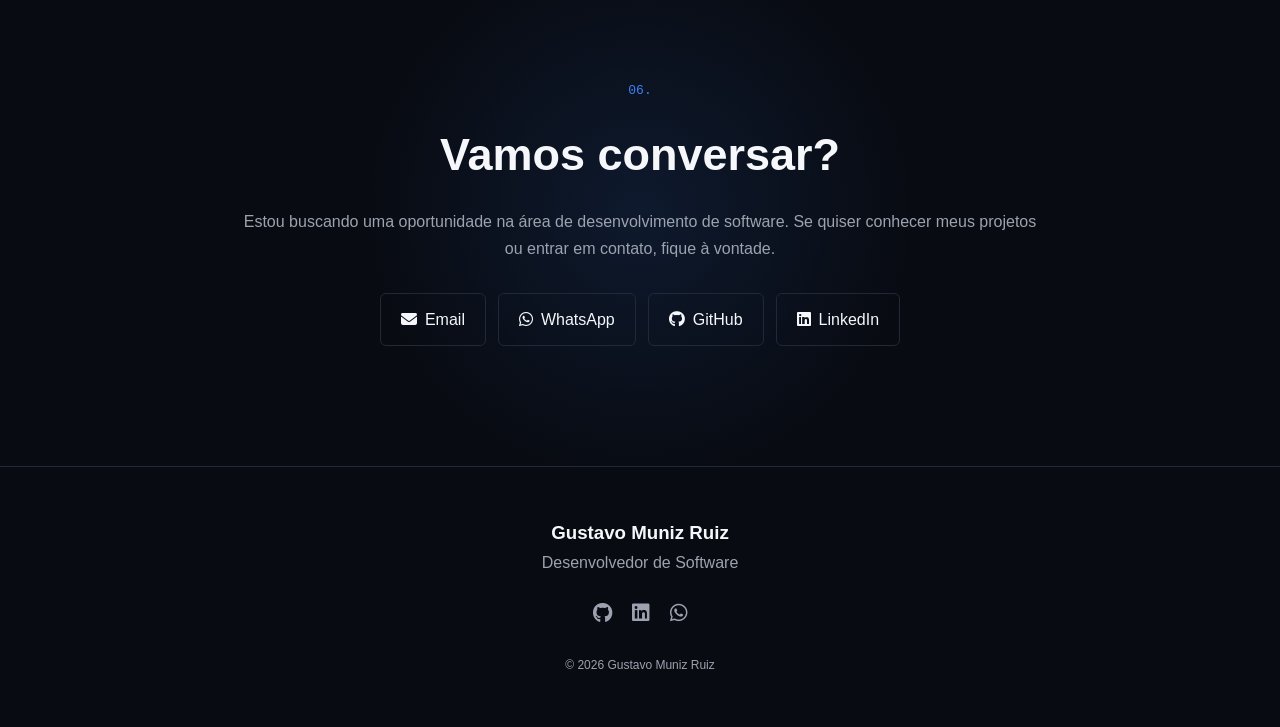
==== commit 826283da: "Update index.html" ====
--- a/curriculo/index.html
+++ b/curriculo/index.html
@@ -32,7 +32,7 @@
     <div class="nav-container">
 
         <a href="#inicio" class="logo">
-            Gustavo<span>.</span>
+            Gustavo<span></span>
         </a>
 
 
